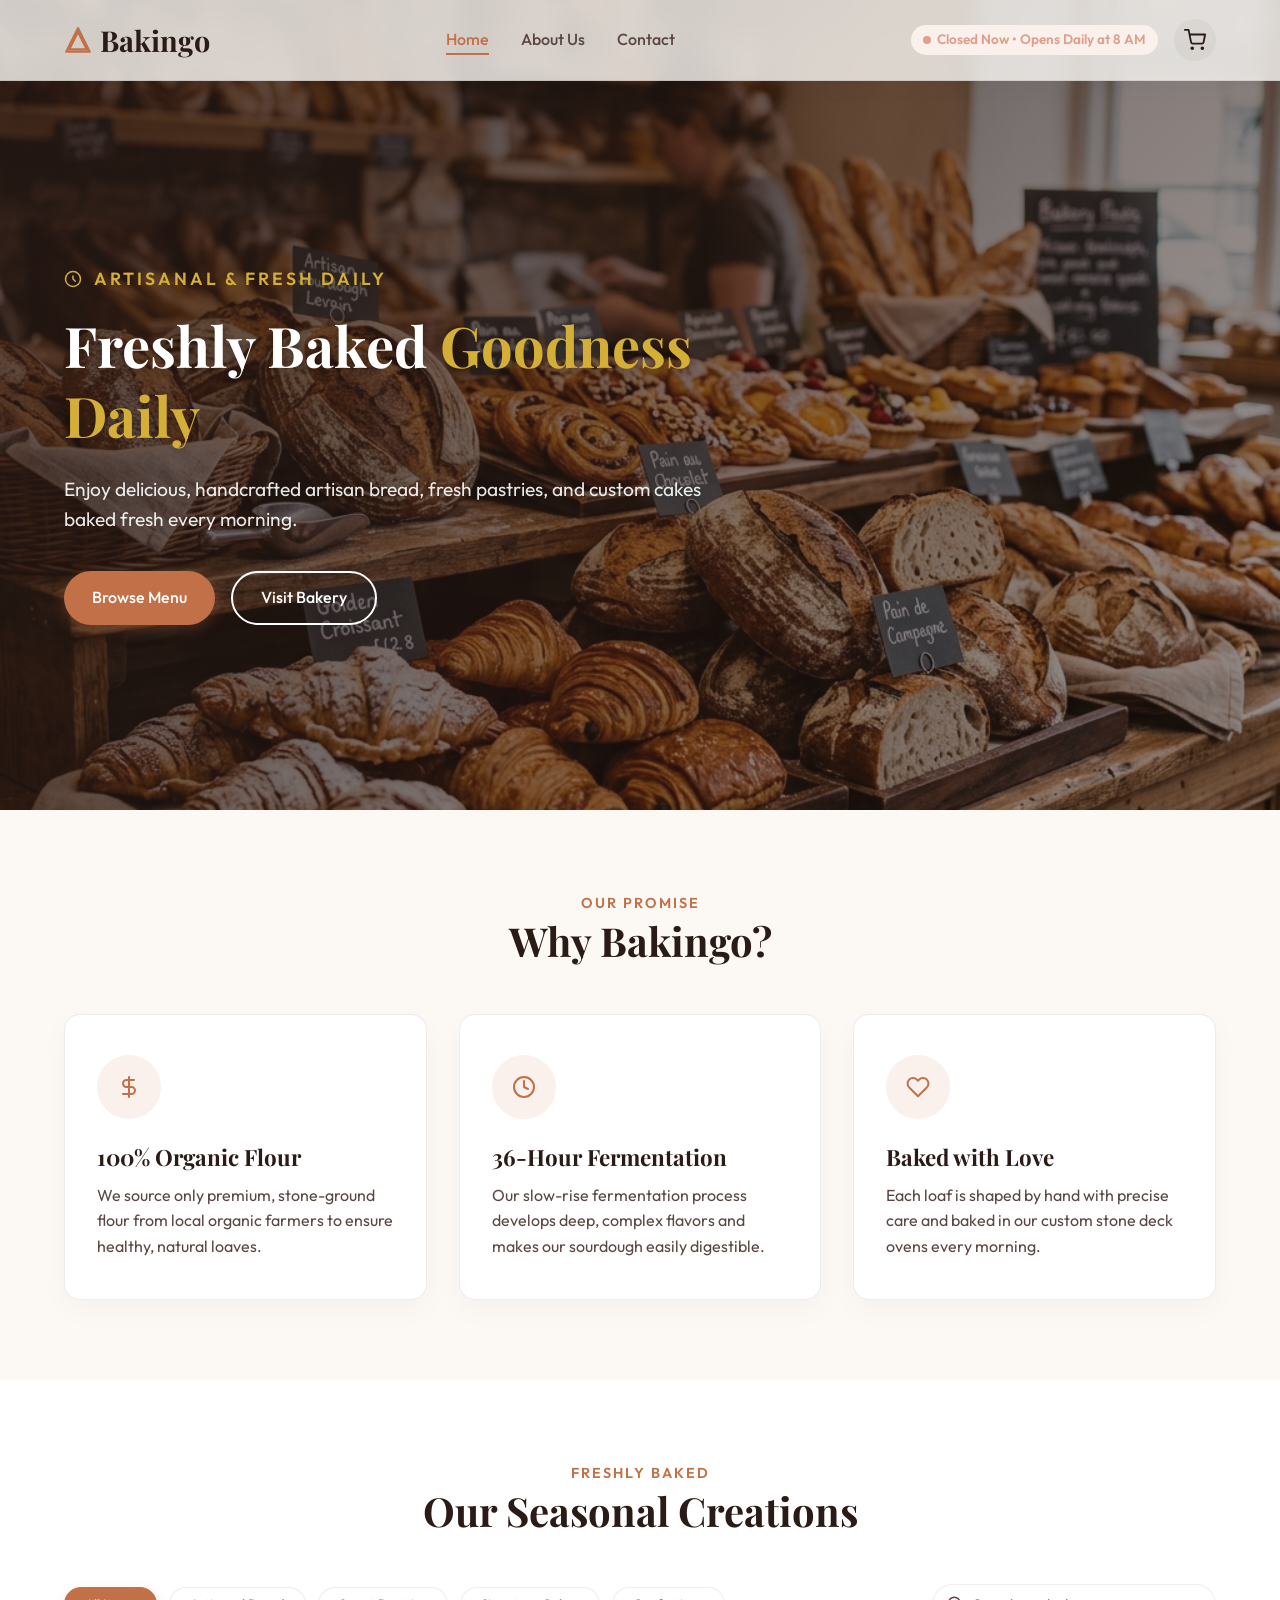
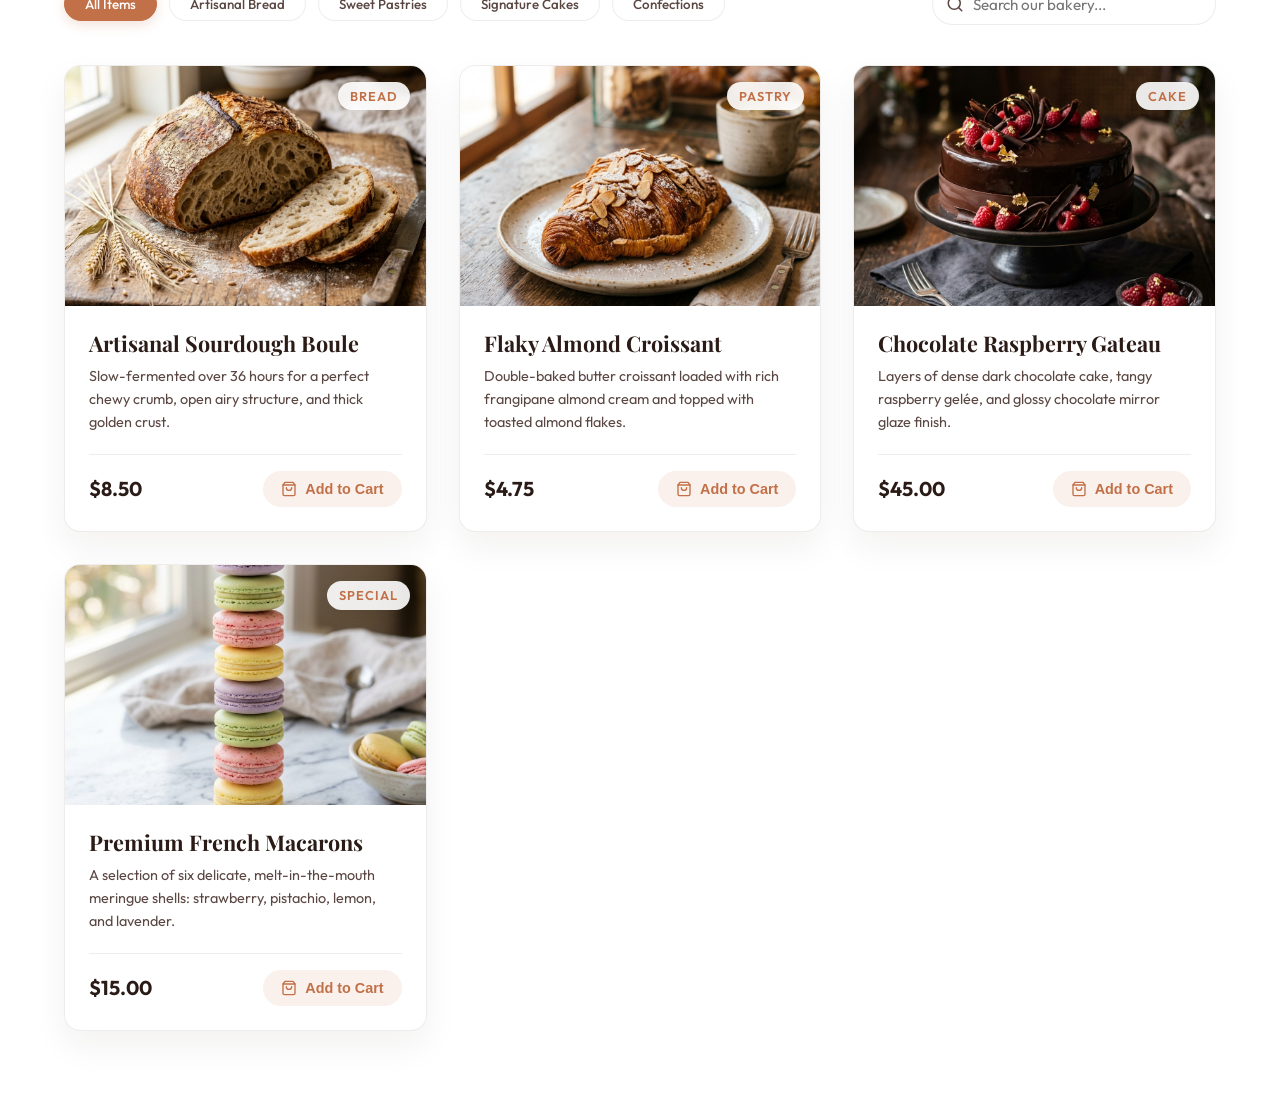
==== index.html @ 5239267a "Final Touches" ====
<!DOCTYPE html>
<html lang="en">
<head>
  <meta charset="UTF-8">
  <meta name="viewport" content="width=device-width, initial-scale=1.0">
  <meta name="description" content="Bakingo is your local bakery offering fresh artisan bread, sweet pastries, and custom cakes baked daily.">
  <title>Bakingo | Freshly Baked Delights Daily</title>
  <link rel="stylesheet" href="css/style.css">
</head>
<body>

  <!-- Header Section -->
  <header id="main-header">
    <div class="container navbar">
      <a href="index.html" class="logo" id="header-logo">
        <svg width="28" height="28" viewBox="0 0 24 24" fill="none" stroke="currentColor" stroke-width="2" stroke-linecap="round" stroke-linejoin="round" style="color: var(--color-primary);"><path d="M12 2L2 22h20L12 2z"/><path d="M12 5l7.5 15h-15L12 5z"/></svg>
        Bakingo
      </a>
      
      <nav>
        <ul class="nav-links" id="nav-menu">
          <li><a href="index.html" class="active" id="nav-home">Home</a></li>
          <li><a href="about.html" id="nav-about">About Us</a></li>
          <li><a href="contact.html" id="nav-contact">Contact</a></li>
        </ul>
      </nav>
      
      <div class="nav-actions">
        <!-- Open/Closed Badge -->
        <div id="opening-status-badge" class="badge">
          <span class="badge-dot"></span>
          <span id="opening-status-text">Checking Hours</span>
        </div>
        
        <!-- Cart Button -->
        <button id="cart-toggle-btn" class="btn-icon cart-icon-btn" aria-label="Open Shopping Cart">
          <svg width="22" height="22" viewBox="0 0 24 24" fill="none" stroke="currentColor" stroke-width="2" stroke-linecap="round" stroke-linejoin="round"><circle cx="9" cy="21" r="1"/><circle cx="20" cy="21" r="1"/><path d="M1 1h4l2.68 13.39a2 2 0 0 0 2 1.61h9.72a2 2 0 0 0 2-1.61L23 6H6"/></svg>
          <span id="cart-badge" class="cart-count">0</span>
        </button>
        
        <!-- Hamburger Menu -->
        <button id="mobile-menu-btn" class="btn-icon menu-toggle" aria-label="Toggle Menu">
          <svg width="24" height="24" viewBox="0 0 24 24" fill="none" stroke="currentColor" stroke-width="2" stroke-linecap="round" stroke-linejoin="round"><line x1="3" y1="12" x2="21" y2="12"/><line x1="3" y1="6" x2="21" y2="6"/><line x1="3" y1="18" x2="21" y2="18"/></svg>
        </button>
      </div>
    </div>
  </header>

  <!-- Hero Section -->
  <section class="hero" style="background-image: url('assets/hero.png');" id="home-hero">
    <div class="container">
      <div class="hero-content">
        <div class="hero-subtitle">
          <svg width="18" height="18" viewBox="0 0 24 24" fill="none" stroke="currentColor" stroke-width="2" stroke-linecap="round" stroke-linejoin="round"><circle cx="12" cy="12" r="10"/><path d="M12 8v4l3 3"/></svg>
          Artisanal &amp; Fresh Daily
        </div>
        <h1 id="hero-heading">Freshly Baked <span>Goodness Daily</span></h1>
        <p class="hero-description" id="hero-desc">
          Enjoy delicious, handcrafted artisan bread, fresh pastries, and custom cakes baked fresh every morning.
        </p>
        <div class="hero-buttons">
          <a href="#products-section" class="btn btn-primary" id="hero-cta-browse">Browse Menu</a>
          <a href="contact.html" class="btn btn-secondary" id="hero-cta-contact">Visit Bakery</a>
        </div>
      </div>
    </div>
  </section>

  <!-- Features / Values Section -->
  <section class="section-padding" id="features-section">
    <div class="container">
      <div class="section-title-wrap text-center">
          <span class="sub">Our Promise</span>
          <h2 id="features-title">Why Bakingo?</h2>
        </div>
      <div class="features-grid">
        <!-- Feature 1 -->
        <div class="feature-card" id="feat-organic">
          <div class="feature-icon">
            <svg width="24" height="24" viewBox="0 0 24 24" fill="none" stroke="currentColor" stroke-width="2" stroke-linecap="round" stroke-linejoin="round"><path d="M12 2v20M17 5H9.5a3.5 3.5 0 0 0 0 7h5a3.5 3.5 0 0 1 0 7H6"/></svg>
          </div>
          <h3>100% Organic Flour</h3>
          <p>We source only premium, stone-ground flour from local organic farmers to ensure healthy, natural loaves.</p>
        </div>
        <!-- Feature 2 -->
        <div class="feature-card" id="feat-fermented">
          <div class="feature-icon">
            <svg width="24" height="24" viewBox="0 0 24 24" fill="none" stroke="currentColor" stroke-width="2" stroke-linecap="round" stroke-linejoin="round"><path d="M12 22c5.523 0 10-4.477 10-10S17.523 2 12 2 2 6.477 2 12s4.477 10 10 10z"/><path d="M12 6v6l4 2"/></svg>
          </div>
          <h3>36-Hour Fermentation</h3>
          <p>Our slow-rise fermentation process develops deep, complex flavors and makes our sourdough easily digestible.</p>
        </div>
        <!-- Feature 3 -->
        <div class="feature-card" id="feat-handcrafted">
          <div class="feature-icon">
            <svg width="24" height="24" viewBox="0 0 24 24" fill="none" stroke="currentColor" stroke-width="2" stroke-linecap="round" stroke-linejoin="round"><path d="M20.84 4.61a5.5 5.5 0 0 0-7.78 0L12 5.67l-1.06-1.06a5.5 5.5 0 0 0-7.78 7.78l1.06 1.06L12 21.23l7.78-7.78 1.06-1.06a5.5 5.5 0 0 0 0-7.78z"/></svg>
          </div>
          <h3>Baked with Love</h3>
          <p>Each loaf is shaped by hand with precise care and baked in our custom stone deck ovens every morning.</p>
        </div>
      </div>
    </div>
  </section>

  <!-- Products Section -->
  <section class="section-padding" style="background-color: var(--color-white);" id="products-section">
    <div class="container">
      <div class="section-title-wrap text-center">
        <span class="sub">Freshly Baked</span>
        <h2 id="menu-title">Our Seasonal Creations</h2>
      </div>

      <!-- Controls: Category & Search -->
      <div class="products-controls" id="menu-controls">
        <div class="filter-group" id="filter-buttons">
          <button class="filter-btn active" data-category="all" id="btn-filter-all">All Items</button>
          <button class="filter-btn" data-category="bread" id="btn-filter-bread">Artisanal Bread</button>
          <button class="filter-btn" data-category="pastries" id="btn-filter-pastries">Sweet Pastries</button>
          <button class="filter-btn" data-category="cakes" id="btn-filter-cakes">Signature Cakes</button>
          <button class="filter-btn" data-category="special" id="btn-filter-special">Confections</button>
        </div>
        <div class="search-wrap">
          <svg width="18" height="18" viewBox="0 0 24 24" fill="none" stroke="currentColor" stroke-width="2" stroke-linecap="round" stroke-linejoin="round"><circle cx="11" cy="11" r="8"/><line x1="21" y1="21" x2="16.65" y2="16.65"/></svg>
          <input type="text" id="product-search" placeholder="Search our bakery..." aria-label="Search baked goods">
        </div>
      </div>

      <!-- Products Grid -->
      <div class="products-grid" id="menu-grid">
        
        <!-- Product 1 -->
        <div class="product-card" data-category="bread" id="prod-sourdough">
          <div class="product-img-container">
            <img src="assets/sourdough.png" alt="Artisanal Sourdough Boule">
            <span class="product-tag">Bread</span>
          </div>
          <div class="product-info">
            <h3>Artisanal Sourdough Boule</h3>
            <p class="product-desc">Slow-fermented over 36 hours for a perfect chewy crumb, open airy structure, and thick golden crust.</p>
            <div class="product-footer">
              <span class="product-price">$8.50</span>
              <button class="add-to-cart-btn" data-id="sourdough" data-name="Sourdough Boule" data-price="8.50" data-img="assets/sourdough.png" id="btn-add-sourdough">
                <svg width="16" height="16" viewBox="0 0 24 24" fill="none" stroke="currentColor" stroke-width="2" stroke-linecap="round" stroke-linejoin="round"><path d="M6 2L3 6v14a2 2 0 0 0 2 2h14a2 2 0 0 0 2-2V6l-3-4z"/><line x1="3" y1="6" x2="21" y2="6"/><path d="M16 10a4 4 0 0 1-8 0"/></svg>
                Add to Cart
              </button>
            </div>
          </div>
        </div>

        <!-- Product 2 -->
        <div class="product-card" data-category="pastries" id="prod-croissant">
          <div class="product-img-container">
            <img src="assets/croissant.png" alt="Flaky Almond Croissant">
            <span class="product-tag">Pastry</span>
          </div>
          <div class="product-info">
            <h3>Flaky Almond Croissant</h3>
            <p class="product-desc">Double-baked butter croissant loaded with rich frangipane almond cream and topped with toasted almond flakes.</p>
            <div class="product-footer">
              <span class="product-price">$4.75</span>
              <button class="add-to-cart-btn" data-id="croissant" data-name="Almond Croissant" data-price="4.75" data-img="assets/croissant.png" id="btn-add-croissant">
                <svg width="16" height="16" viewBox="0 0 24 24" fill="none" stroke="currentColor" stroke-width="2" stroke-linecap="round" stroke-linejoin="round"><path d="M6 2L3 6v14a2 2 0 0 0 2 2h14a2 2 0 0 0 2-2V6l-3-4z"/><line x1="3" y1="6" x2="21" y2="6"/><path d="M16 10a4 4 0 0 1-8 0"/></svg>
                Add to Cart
              </button>
            </div>
          </div>
        </div>

        <!-- Product 3 -->
        <div class="product-card" data-category="cakes" id="prod-gateau">
          <div class="product-img-container">
            <img src="assets/gateau.png" alt="Chocolate Raspberry Gateau">
            <span class="product-tag">Cake</span>
          </div>
          <div class="product-info">
            <h3>Chocolate Raspberry Gateau</h3>
            <p class="product-desc">Layers of dense dark chocolate cake, tangy raspberry gelée, and glossy chocolate mirror glaze finish.</p>
            <div class="product-footer">
              <span class="product-price">$45.00</span>
              <button class="add-to-cart-btn" data-id="gateau" data-name="Chocolate Raspberry Gateau" data-price="45.00" data-img="assets/gateau.png" id="btn-add-gateau">
                <svg width="16" height="16" viewBox="0 0 24 24" fill="none" stroke="currentColor" stroke-width="2" stroke-linecap="round" stroke-linejoin="round"><path d="M6 2L3 6v14a2 2 0 0 0 2 2h14a2 2 0 0 0 2-2V6l-3-4z"/><line x1="3" y1="6" x2="21" y2="6"/><path d="M16 10a4 4 0 0 1-8 0"/></svg>
                Add to Cart
              </button>
            </div>
          </div>
        </div>

        <!-- Product 4 -->
        <div class="product-card" data-category="special" id="prod-macarons">
          <div class="product-img-container">
            <img src="assets/macarons.png" alt="Premium French Macarons">
            <span class="product-tag">Special</span>
          </div>
          <div class="product-info">
            <h3>Premium French Macarons</h3>
            <p class="product-desc">A selection of six delicate, melt-in-the-mouth meringue shells: strawberry, pistachio, lemon, and lavender.</p>
            <div class="product-footer">
              <span class="product-price">$15.00</span>
              <button class="add-to-cart-btn" data-id="macarons" data-name="French Macarons Box" data-price="15.00" data-img="assets/macarons.png" id="btn-add-macarons">
                <svg width="16" height="16" viewBox="0 0 24 24" fill="none" stroke="currentColor" stroke-width="2" stroke-linecap="round" stroke-linejoin="round"><path d="M6 2L3 6v14a2 2 0 0 0 2 2h14a2 2 0 0 0 2-2V6l-3-4z"/><line x1="3" y1="6" x2="21" y2="6"/><path d="M16 10a4 4 0 0 1-8 0"/></svg>
                Add to Cart
              </button>
            </div>
          </div>
        </div>

      </div>
    </div>
  </section>

  <!-- Toast Notification Container -->
  <div class="toast-container" id="toast-wrapper"></div>

  <script src="js/main.js"></script>
</body>
</html>
---- css/style.css ----
@import url('https://fonts.googleapis.com/css2?family=Outfit:wght@300;400;500;600;700&family=Playfair+Display:ital,wght@0,400;0,600;0,700;1,400&display=swap');

:root {
  --color-bg: #FCF9F5;
  --color-primary: #C27047;
  --color-primary-dark: #A0542D;
  --color-gold: #D4AF37;
  --color-gold-light: #F9F3DC;
  --color-secondary: #2B1B17;
  --color-secondary-light: #5A4742;
  --color-white: #FFFFFF;
  --color-sage: #7A9E82;
  --color-sage-light: #EBF2EC;
  --color-rose: #DF9F8A;
  --color-rose-light: #FAF0EC;
  --color-border: rgba(43, 27, 23, 0.08);
  --color-overlay: rgba(43, 27, 23, 0.5);
  
  --font-heading: 'Playfair Display', serif;
  --font-body: 'Outfit', sans-serif;
  
  --border-radius-sm: 8px;
  --border-radius-md: 16px;
  --border-radius-lg: 24px;
  --border-radius-xl: 40px;
  
  --transition-smooth: none;
  --transition-fast: none;
  
  --box-shadow-soft: 0 10px 30px rgba(43, 27, 23, 0.03);
  --box-shadow-card: 0 15px 35px rgba(43, 27, 23, 0.06);
  --box-shadow-hover: 0 20px 40px rgba(43, 27, 23, 0.12);
  --box-shadow-nav: 0 4px 30px rgba(43, 27, 23, 0.03);
}

/* Base Styles */
* {
  box-sizing: border-box;
  margin: 0;
  padding: 0;
}

html {
  scroll-behavior: auto;
}

body {
  font-family: var(--font-body);
  background-color: var(--color-bg);
  color: var(--color-secondary);
  line-height: 1.6;
  overflow-x: hidden;
}

h1, h2, h3, h4 {
  font-family: var(--font-heading);
  font-weight: 700;
  line-height: 1.25;
}

a {
  color: inherit;
  text-decoration: none;
  transition: var(--transition-fast);
}

img {
  max-width: 100%;
  display: block;
}

/* Layout Utilities */
.container {
  width: 90%;
  max-width: 1200px;
  margin: 0 auto;
}

.section-padding {
  padding: 80px 0;
}

.text-center {
  text-align: center;
}

.btn {
  display: inline-flex;
  align-items: center;
  justify-content: center;
  padding: 12px 28px;
  font-weight: 500;
  font-size: 1rem;
  border-radius: var(--border-radius-xl);
  cursor: pointer;
  transition: var(--transition-smooth);
  border: none;
  font-family: var(--font-body);
}

.btn-primary {
  background-color: var(--color-primary);
  color: var(--color-white);
  box-shadow: 0 4px 15px rgba(194, 112, 71, 0.3);
}

.btn-primary:hover {
  background-color: var(--color-primary-dark);
  box-shadow: 0 6px 20px rgba(194, 112, 71, 0.4);
}

.btn-secondary {
  background-color: transparent;
  color: var(--color-secondary);
  border: 2px solid var(--color-secondary);
}

.btn-secondary:hover {
  background-color: var(--color-secondary);
  color: var(--color-white);
}

.btn-icon {
  background: none;
  border: none;
  cursor: pointer;
  display: inline-flex;
  align-items: center;
  justify-content: center;
  transition: var(--transition-fast);
}

/* Badge System */
.badge {
  display: inline-flex;
  align-items: center;
  padding: 4px 12px;
  font-size: 0.85rem;
  font-weight: 600;
  border-radius: var(--border-radius-xl);
  gap: 6px;
}

.badge-open {
  background-color: var(--color-sage-light);
  color: var(--color-sage);
}

.badge-closed {
  background-color: var(--color-rose-light);
  color: var(--color-rose);
}

.badge-dot {
  width: 8px;
  height: 8px;
  border-radius: 50%;
  background-color: currentColor;
  display: inline-block;
}

/* Open indicator pulse animation removed */

/* Header & Navbar */
header {
  position: fixed;
  top: 0;
  left: 0;
  right: 0;
  z-index: 1000;
  background-color: rgba(252, 249, 245, 0.8);
  backdrop-filter: blur(10px);
  border-bottom: 1px solid var(--color-border);
  box-shadow: var(--box-shadow-nav);
  transition: var(--transition-smooth);
}

header.scrolled {
  padding: 8px 0;
  background-color: rgba(252, 249, 245, 0.95);
}

.navbar {
  display: flex;
  justify-content: space-between;
  align-items: center;
  height: 80px;
  transition: var(--transition-smooth);
}

header.scrolled .navbar {
  height: 64px;
}

.logo {
  font-family: var(--font-heading);
  font-size: 1.8rem;
  font-weight: 700;
  color: var(--color-secondary);
  display: flex;
  align-items: center;
  gap: 8px;
}

.logo span {
  color: var(--color-primary);
}

.nav-links {
  display: flex;
  list-style: none;
  gap: 32px;
  align-items: center;
}

.nav-links a {
  font-weight: 500;
  font-size: 1rem;
  color: var(--color-secondary-light);
  position: relative;
  padding: 6px 0;
}

.nav-links a:hover,
.nav-links a.active {
  color: var(--color-primary);
}

.nav-links a::after {
  content: '';
  position: absolute;
  bottom: 0;
  left: 0;
  width: 0;
  height: 2px;
  background-color: var(--color-primary);
  transition: var(--transition-smooth);
}

.nav-links a:hover::after,
.nav-links a.active::after {
  width: 100%;
}

.nav-actions {
  display: flex;
  align-items: center;
  gap: 16px;
}

.cart-icon-btn {
  position: relative;
  padding: 10px;
  border-radius: 50%;
  background-color: rgba(43, 27, 23, 0.04);
  color: var(--color-secondary);
}

.cart-icon-btn:hover {
  background-color: rgba(43, 27, 23, 0.08);
  transform: scale(1.05);
}

.cart-count {
  position: absolute;
  top: -4px;
  right: -4px;
  background-color: var(--color-primary);
  color: var(--color-white);
  font-size: 0.75rem;
  font-weight: 700;
  width: 20px;
  height: 20px;
  border-radius: 50%;
  display: flex;
  align-items: center;
  justify-content: center;
  box-shadow: 0 2px 8px rgba(194, 112, 71, 0.4);
}

.menu-toggle {
  display: none;
  font-size: 1.5rem;
  padding: 8px;
}

/* Hero Section */
.hero {
  position: relative;
  height: 90vh;
  min-height: 600px;
  display: flex;
  align-items: center;
  background-size: cover;
  background-position: center;
  color: var(--color-white);
  padding-top: 80px; /* Offset sticky header */
}

.hero::before {
  content: '';
  position: absolute;
  top: 0;
  left: 0;
  width: 100%;
  height: 100%;
  background: linear-gradient(135deg, rgba(43, 27, 23, 0.8) 0%, rgba(43, 27, 23, 0.4) 100%);
  z-index: 1;
}

.hero .container {
  position: relative;
  z-index: 2;
}

.hero-content {
  max-width: 650px;
}

.hero-subtitle {
  font-family: var(--font-body);
  font-size: 1.1rem;
  text-transform: uppercase;
  letter-spacing: 3px;
  color: var(--color-gold);
  margin-bottom: 16px;
  font-weight: 600;
  display: flex;
  align-items: center;
  gap: 12px;
}

.hero h1 {
  font-size: 3.5rem;
  margin-bottom: 24px;
  text-shadow: 0 2px 10px rgba(0,0,0,0.3);
}

.hero h1 span {
  color: var(--color-gold);
}

.hero-description {
  font-size: 1.2rem;
  margin-bottom: 36px;
  opacity: 0.9;
  text-shadow: 0 1px 5px rgba(0,0,0,0.2);
}

.hero-buttons {
  display: flex;
  gap: 16px;
}

.hero-buttons .btn-secondary {
  border-color: var(--color-white);
  color: var(--color-white);
}

.hero-buttons .btn-secondary:hover {
  background-color: var(--color-white);
  color: var(--color-secondary);
}

/* fadeInUp animation removed */

/* Feature Showcase */
.features-grid {
  display: grid;
  grid-template-columns: repeat(auto-fit, minmax(280px, 1fr));
  gap: 32px;
  margin-top: 48px;
}

.feature-card {
  background-color: var(--color-white);
  padding: 40px 32px;
  border-radius: var(--border-radius-md);
  box-shadow: var(--box-shadow-soft);
  border: 1px solid var(--color-border);
  transition: var(--transition-smooth);
}

.feature-card:hover {
  box-shadow: var(--box-shadow-hover);
  border-color: var(--color-primary);
}

.feature-icon {
  width: 64px;
  height: 64px;
  background-color: var(--color-rose-light);
  color: var(--color-primary);
  border-radius: 50%;
  display: flex;
  align-items: center;
  justify-content: center;
  margin-bottom: 24px;
  font-size: 1.8rem;
  transition: var(--transition-smooth);
}

.feature-card:hover .feature-icon {
  background-color: var(--color-primary);
  color: var(--color-white);
}

.feature-card h3 {
  font-size: 1.4rem;
  margin-bottom: 12px;
}

.feature-card p {
  color: var(--color-secondary-light);
}

/* Products Section (Landing Page) */
.section-title-wrap {
  margin-bottom: 48px;
}

.section-title-wrap h2 {
  font-size: 2.5rem;
  margin-bottom: 12px;
}

.section-title-wrap .sub {
  color: var(--color-primary);
  font-weight: 600;
  text-transform: uppercase;
  letter-spacing: 2px;
  font-size: 0.9rem;
}

.products-controls {
  display: flex;
  justify-content: space-between;
  align-items: center;
  margin-bottom: 40px;
  flex-wrap: wrap;
  gap: 24px;
}

.filter-group {
  display: flex;
  gap: 12px;
  flex-wrap: wrap;
}

.filter-btn {
  padding: 8px 20px;
  background-color: var(--color-white);
  border: 1px solid var(--color-border);
  color: var(--color-secondary-light);
  border-radius: var(--border-radius-xl);
  cursor: pointer;
  font-weight: 500;
  transition: var(--transition-smooth);
  font-family: var(--font-body);
}

.filter-btn:hover,
.filter-btn.active {
  background-color: var(--color-primary);
  color: var(--color-white);
  border-color: var(--color-primary);
  box-shadow: 0 4px 12px rgba(194, 112, 71, 0.2);
}

.search-wrap {
  position: relative;
  min-width: 280px;
}

.search-wrap input {
  width: 100%;
  padding: 10px 16px 10px 40px;
  border-radius: var(--border-radius-xl);
  border: 1px solid var(--color-border);
  font-family: var(--font-body);
  font-size: 0.95rem;
  transition: var(--transition-smooth);
  outline: none;
  background-color: var(--color-white);
}

.search-wrap input:focus {
  border-color: var(--color-primary);
  box-shadow: 0 0 0 3px rgba(194, 112, 71, 0.1);
}

.search-wrap svg {
  position: absolute;
  left: 14px;
  top: 50%;
  transform: translateY(-50%);
  color: var(--color-secondary-light);
  width: 18px;
  height: 18px;
  pointer-events: none;
}

.products-grid {
  display: grid;
  grid-template-columns: repeat(auto-fill, minmax(270px, 1fr));
  gap: 32px;
}

.product-card {
  background-color: var(--color-white);
  border-radius: var(--color-border);
  border-radius: var(--border-radius-md);
  box-shadow: var(--box-shadow-card);
  overflow: hidden;
  border: 1px solid var(--color-border);
  transition: var(--transition-smooth);
  display: flex;
  flex-direction: column;
}

.product-card:hover {
  box-shadow: var(--box-shadow-hover);
  border-color: rgba(194, 112, 71, 0.3);
}

.product-img-container {
  height: 240px;
  overflow: hidden;
  position: relative;
}

.product-img-container img {
  width: 100%;
  height: 100%;
  object-fit: cover;
  transition: var(--transition-smooth);
}

/* product img zoom on hover removed */

.product-tag {
  position: absolute;
  top: 16px;
  right: 16px;
  background-color: rgba(255, 255, 255, 0.9);
  backdrop-filter: blur(5px);
  color: var(--color-primary);
  padding: 4px 12px;
  font-size: 0.8rem;
  font-weight: 600;
  border-radius: var(--border-radius-xl);
  text-transform: uppercase;
  letter-spacing: 1px;
  box-shadow: 0 2px 10px rgba(0,0,0,0.05);
}

.product-info {
  padding: 24px;
  display: flex;
  flex-direction: column;
  flex-grow: 1;
}

.product-info h3 {
  font-size: 1.35rem;
  margin-bottom: 8px;
  color: var(--color-secondary);
}

.product-desc {
  color: var(--color-secondary-light);
  font-size: 0.9rem;
  margin-bottom: 20px;
  flex-grow: 1;
}

.product-footer {
  display: flex;
  justify-content: space-between;
  align-items: center;
  padding-top: 16px;
  border-top: 1px solid var(--color-border);
}

.product-price {
  font-size: 1.25rem;
  font-weight: 700;
  color: var(--color-secondary);
  font-family: var(--font-body);
}

.add-to-cart-btn {
  background-color: var(--color-rose-light);
  color: var(--color-primary);
  padding: 10px 18px;
  border-radius: var(--border-radius-xl);
  font-size: 0.9rem;
  font-weight: 600;
  display: flex;
  align-items: center;
  gap: 8px;
  border: none;
  cursor: pointer;
  transition: var(--transition-smooth);
}

.add-to-cart-btn:hover {
  background-color: var(--color-primary);
  color: var(--color-white);
  box-shadow: 0 4px 12px rgba(194, 112, 71, 0.2);
}

/* About Page Styles */
.about-hero {
  background-image: linear-gradient(135deg, rgba(43, 27, 23, 0.85) 0%, rgba(43, 27, 23, 0.5) 100%), url('../assets/hero.png');
  height: 50vh;
  min-height: 350px;
  display: flex;
  align-items: center;
  justify-content: center;
  color: var(--color-white);
  text-align: center;
  background-size: cover;
  background-position: center;
}

.about-hero h1 {
  font-size: 3rem;
  margin-bottom: 12px;
}

.story-section {
  display: flex;
  align-items: center;
  gap: 64px;
}

.story-section > div {
  flex: 1;
}

.story-img-container {
  border-radius: var(--border-radius-md);
  overflow: hidden;
  box-shadow: var(--box-shadow-hover);
  position: relative;
}

.story-img-container::before {
  content: '';
  position: absolute;
  inset: 0;
  border: 12px solid rgba(255, 255, 255, 0.25);
  pointer-events: none;
  border-radius: var(--border-radius-md);
}

.story-text h3 {
  font-size: 2rem;
  margin-bottom: 20px;
  color: var(--color-primary);
}

.story-text p {
  margin-bottom: 16px;
  color: var(--color-secondary-light);
}

.philosophy-grid {
  display: grid;
  grid-template-columns: repeat(3, 1fr);
  gap: 32px;
  margin-top: 48px;
}

.philosophy-card {
  background-color: var(--color-white);
  padding: 40px;
  border-radius: var(--border-radius-md);
  border: 1px solid var(--color-border);
  text-align: center;
  transition: var(--transition-smooth);
}

.philosophy-card:hover {
  box-shadow: var(--box-shadow-card);
}

.philosophy-number {
  font-family: var(--font-heading);
  font-size: 3rem;
  font-weight: 700;
  color: var(--color-gold);
  line-height: 1;
  margin-bottom: 16px;
}

.philosophy-card h4 {
  font-size: 1.25rem;
  margin-bottom: 12px;
}

.philosophy-card p {
  color: var(--color-secondary-light);
  font-size: 0.95rem;
}

/* Meet the Bakers Section */
.team-grid {
  display: grid;
  grid-template-columns: repeat(auto-fit, minmax(280px, 1fr));
  gap: 32px;
  margin-top: 48px;
}

.team-card {
  background-color: var(--color-white);
  border-radius: var(--border-radius-md);
  overflow: hidden;
  box-shadow: var(--box-shadow-card);
  text-align: center;
  border: 1px solid var(--color-border);
  transition: var(--transition-smooth);
}

.team-card:hover {
  box-shadow: var(--box-shadow-hover);
}

.team-img-wrap {
  height: 320px;
  overflow: hidden;
}

.team-img-wrap img {
  width: 100%;
  height: 100%;
  object-fit: cover;
  transition: var(--transition-smooth);
}

/* team img zoom on hover removed */

.team-info {
  padding: 24px;
}

.team-info h4 {
  font-size: 1.25rem;
  margin-bottom: 4px;
}

.team-role {
  color: var(--color-primary);
  font-size: 0.85rem;
  font-weight: 600;
  text-transform: uppercase;
  letter-spacing: 1px;
  margin-bottom: 12px;
}

.team-desc {
  color: var(--color-secondary-light);
  font-size: 0.9rem;
}

/* Contact Page Styles */
.contact-hero {
  background-image: linear-gradient(135deg, rgba(43, 27, 23, 0.85) 0%, rgba(43, 27, 23, 0.5) 100%), url('../assets/hero.png');
  height: 50vh;
  min-height: 350px;
  display: flex;
  align-items: center;
  justify-content: center;
  color: var(--color-white);
  text-align: center;
  background-size: cover;
  background-position: center;
}

.contact-hero h1 {
  font-size: 3rem;
  margin-bottom: 12px;
}

.contact-wrapper {
  display: grid;
  grid-template-columns: 1fr 1.2fr;
  gap: 64px;
  align-items: start;
}

.contact-info-block {
  display: flex;
  flex-direction: column;
  gap: 32px;
}

.contact-card {
  background-color: var(--color-white);
  padding: 32px;
  border-radius: var(--border-radius-md);
  box-shadow: var(--box-shadow-soft);
  border: 1px solid var(--color-border);
}

.contact-card h3 {
  font-size: 1.5rem;
  margin-bottom: 20px;
  border-bottom: 2px solid var(--color-gold-light);
  padding-bottom: 10px;
  color: var(--color-secondary);
}

.info-item {
  display: flex;
  align-items: flex-start;
  gap: 16px;
  margin-bottom: 20px;
}

.info-item:last-child {
  margin-bottom: 0;
}

.info-icon {
  width: 40px;
  height: 40px;
  border-radius: 50%;
  background-color: var(--color-rose-light);
  color: var(--color-primary);
  display: flex;
  align-items: center;
  justify-content: center;
  flex-shrink: 0;
}

.info-details h4 {
  font-size: 1rem;
  margin-bottom: 4px;
}

.info-details p,
.info-details a {
  color: var(--color-secondary-light);
  font-size: 0.95rem;
}

/* Opening Hours Table */
.hours-table {
  width: 100%;
  border-collapse: collapse;
  margin-top: 10px;
}

.hours-table td {
  padding: 10px 0;
  border-bottom: 1px dashed var(--color-border);
  font-size: 0.95rem;
}

.hours-table tr:last-child td {
  border-bottom: none;
}

.hours-table td.day {
  font-weight: 500;
}

.hours-table td.time {
  text-align: right;
  color: var(--color-secondary-light);
}

.hours-table tr.current-day {
  color: var(--color-primary);
  font-weight: 600;
}

/* Contact Form with Floating Labels */
.contact-form-card {
  background-color: var(--color-white);
  padding: 48px;
  border-radius: var(--border-radius-md);
  box-shadow: var(--box-shadow-card);
  border: 1px solid var(--color-border);
}

.contact-form-card h3 {
  font-size: 1.8rem;
  margin-bottom: 12px;
}

.contact-form-card p {
  color: var(--color-secondary-light);
  margin-bottom: 32px;
  font-size: 0.95rem;
}

.form-group {
  position: relative;
  margin-bottom: 24px;
}

.form-input {
  width: 100%;
  padding: 16px;
  border-radius: var(--border-radius-sm);
  border: 1px solid var(--color-border);
  background: var(--color-bg);
  outline: none;
  font-family: var(--font-body);
  font-size: 1rem;
  transition: var(--transition-smooth);
  color: var(--color-secondary);
}

.form-input:focus {
  border-color: var(--color-primary);
  background: var(--color-white);
  box-shadow: 0 0 0 3px rgba(194, 112, 71, 0.08);
}

.form-label {
  position: absolute;
  left: 16px;
  top: 50%;
  transform: translateY(-50%);
  background-color: transparent;
  padding: 0 4px;
  color: var(--color-secondary-light);
  transition: var(--transition-smooth);
  pointer-events: none;
  font-size: 1rem;
}

/* Floating Label Animation */
.form-input:focus ~ .form-label,
.form-input:not(:placeholder-shown) ~ .form-label {
  top: 0;
  font-size: 0.8rem;
  font-weight: 600;
  color: var(--color-primary);
  background-color: var(--color-white);
}

textarea.form-input {
  min-height: 120px;
  resize: vertical;
}

textarea.form-input ~ .form-label {
  top: 24px;
}

textarea.form-input:focus ~ .form-label,
textarea.form-input:not(:placeholder-shown) ~ .form-label {
  top: 0;
}

.form-error-msg {
  font-size: 0.8rem;
  color: var(--color-rose);
  margin-top: 4px;
  display: none;
  font-weight: 500;
}

.form-group.has-error .form-input {
  border-color: var(--color-rose);
  background-color: var(--color-rose-light);
}

.form-group.has-error .form-error-msg {
  display: block;
}

.form-group.has-error .form-label {
  color: var(--color-rose);
}

/* Map Mock Container */
.map-container {
  height: 250px;
  background-color: var(--color-white);
  border: 1px solid var(--color-border);
  border-radius: var(--border-radius-md);
  overflow: hidden;
  box-shadow: var(--box-shadow-soft);
  position: relative;
  display: flex;
  align-items: center;
  justify-content: center;
}

.map-placeholder {
  width: 100%;
  height: 100%;
  background: radial-gradient(circle at 70% 30%, #f4ebd9 20%, #eae0cd 60%, #ded2bd 100%);
  position: relative;
}

.map-road {
  position: absolute;
  background-color: #ffffff;
}
.map-road.r1 { top: 40%; left: 0; width: 100%; height: 20px; transform: rotate(-5deg); }
.map-road.r2 { top: 0; left: 60%; width: 25px; height: 100%; transform: rotate(10deg); }

.map-pin {
  position: absolute;
  top: 42%;
  left: 60%;
  transform: translate(-50%, -100%);
  text-align: center;
}

.map-pin-circle {
  width: 32px;
  height: 32px;
  background-color: var(--color-primary);
  border-radius: 50% 50% 50% 0;
  transform: rotate(-45deg);
  display: flex;
  align-items: center;
  justify-content: center;
  box-shadow: 0 4px 10px rgba(0,0,0,0.15);
}

.map-pin-circle::after {
  content: '';
  width: 12px;
  height: 12px;
  background-color: var(--color-white);
  border-radius: 50%;
}

.map-label {
  background-color: var(--color-secondary);
  color: var(--color-white);
  padding: 4px 10px;
  border-radius: var(--border-radius-sm);
  font-size: 0.75rem;
  font-weight: 600;
  white-space: nowrap;
  margin-top: 6px;
  box-shadow: 0 2px 8px rgba(0,0,0,0.2);
}

/* Shopping Cart Drawer */
.cart-drawer-overlay {
  position: fixed;
  inset: 0;
  background-color: var(--color-overlay);
  z-index: 2000;
  opacity: 0;
  pointer-events: none;
  transition: none;
}

.cart-drawer-overlay.open {
  opacity: 1;
  pointer-events: auto;
}

.cart-drawer {
  position: fixed;
  top: 0;
  right: 0;
  bottom: 0;
  width: 100%;
  max-width: 440px;
  background-color: var(--color-bg);
  z-index: 2001;
  box-shadow: -10px 0 40px rgba(0,0,0,0.15);
  transform: translateX(100%);
  transition: none;
  display: flex;
  flex-direction: column;
}

.cart-drawer.open {
  transform: translateX(0);
}

.cart-header {
  padding: 24px;
  border-bottom: 1px solid var(--color-border);
  display: flex;
  justify-content: space-between;
  align-items: center;
  background-color: var(--color-white);
}

.cart-header h3 {
  font-size: 1.5rem;
  display: flex;
  align-items: center;
  gap: 10px;
}

.close-cart-btn {
  font-size: 1.5rem;
  color: var(--color-secondary-light);
  padding: 8px;
}

.close-cart-btn:hover {
  color: var(--color-primary);
}

.cart-items-container {
  flex-grow: 1;
  overflow-y: auto;
  padding: 24px;
  display: flex;
  flex-direction: column;
  gap: 20px;
}

.cart-empty-state {
  text-align: center;
  padding: 40px 0;
  color: var(--color-secondary-light);
  margin-auto: auto;
}

.cart-empty-state svg {
  width: 64px;
  height: 64px;
  margin-bottom: 16px;
  opacity: 0.4;
  color: var(--color-secondary);
}

.cart-item {
  display: flex;
  gap: 16px;
  align-items: center;
  padding-bottom: 20px;
  border-bottom: 1px solid var(--color-border);
}

.cart-item-img {
  width: 70px;
  height: 70px;
  border-radius: var(--border-radius-sm);
  object-fit: cover;
  border: 1px solid var(--color-border);
}

.cart-item-details {
  flex-grow: 1;
}

.cart-item-name {
  font-family: var(--font-heading);
  font-size: 1.1rem;
  font-weight: 600;
  margin-bottom: 4px;
}

.cart-item-price {
  color: var(--color-primary);
  font-weight: 600;
  font-size: 0.95rem;
}

.cart-item-actions {
  display: flex;
  align-items: center;
  justify-content: space-between;
  margin-top: 8px;
}

.quantity-control {
  display: flex;
  align-items: center;
  border: 1px solid var(--color-border);
  border-radius: var(--border-radius-xl);
  overflow: hidden;
  background-color: var(--color-white);
}

.qty-btn {
  background: none;
  border: none;
  width: 28px;
  height: 28px;
  cursor: pointer;
  display: flex;
  align-items: center;
  justify-content: center;
  font-size: 1rem;
  font-weight: bold;
  transition: var(--transition-fast);
}

.qty-btn:hover {
  background-color: var(--color-bg);
  color: var(--color-primary);
}

.qty-val {
  width: 32px;
  text-align: center;
  font-size: 0.9rem;
  font-weight: 600;
}

.remove-item-btn {
  color: var(--color-rose);
  padding: 6px;
  font-size: 0.9rem;
}

.remove-item-btn:hover {
  color: #C0392B;
}

.cart-footer {
  padding: 24px;
  border-top: 1px solid var(--color-border);
  background-color: var(--color-white);
}

.cart-summary-row {
  display: flex;
  justify-content: space-between;
  font-size: 1rem;
  margin-bottom: 12px;
  color: var(--color-secondary-light);
}

.cart-summary-row.total {
  font-size: 1.3rem;
  font-weight: 700;
  color: var(--color-secondary);
  border-top: 1px solid var(--color-border);
  padding-top: 12px;
  margin-bottom: 24px;
}

.checkout-btn {
  width: 100%;
}

/* Testimonials */
.testimonials-section {
  background-color: var(--color-gold-light);
}

.testimonials-grid {
  display: grid;
  grid-template-columns: repeat(auto-fit, minmax(320px, 1fr));
  gap: 32px;
  margin-top: 48px;
}

.testimonial-card {
  background-color: var(--color-white);
  padding: 40px;
  border-radius: var(--border-radius-md);
  box-shadow: var(--box-shadow-soft);
  position: relative;
  display: flex;
  flex-direction: column;
}

.testimonial-card::before {
  content: '“';
  position: absolute;
  top: 20px;
  left: 24px;
  font-family: var(--font-heading);
  font-size: 6rem;
  color: rgba(212, 175, 55, 0.15);
  line-height: 1;
}

.testimonial-text {
  color: var(--color-secondary-light);
  font-style: italic;
  font-size: 1.05rem;
  margin-bottom: 24px;
  position: relative;
  z-index: 1;
  flex-grow: 1;
}

.testimonial-author {
  display: flex;
  align-items: center;
  gap: 16px;
}

.author-avatar {
  width: 48px;
  height: 48px;
  border-radius: 50%;
  background-color: var(--color-primary);
  color: var(--color-white);
  display: flex;
  align-items: center;
  justify-content: center;
  font-weight: bold;
  font-size: 1.1rem;
  box-shadow: 0 4px 10px rgba(0,0,0,0.05);
}

.author-info h5 {
  font-size: 1rem;
  font-weight: 600;
}

.author-stars {
  color: var(--color-gold);
  font-size: 0.8rem;
  margin-top: 2px;
}

/* Toast Notifications */
.toast-container {
  position: fixed;
  bottom: 24px;
  right: 24px;
  z-index: 3000;
  display: flex;
  flex-direction: column;
  gap: 12px;
}

.toast {
  background-color: var(--color-secondary);
  color: var(--color-white);
  padding: 16px 24px;
  border-radius: var(--border-radius-md);
  box-shadow: 0 10px 30px rgba(0,0,0,0.15);
  display: flex;
  align-items: center;
  gap: 12px;
  min-width: 300px;
  max-width: 400px;
  border-left: 4px solid var(--color-primary);
}

.toast.toast-success {
  border-left-color: var(--color-sage);
}

.toast.toast-error {
  border-left-color: var(--color-rose);
}

/* slideInToast keyframes removed */

.toast-msg {
  font-size: 0.95rem;
  font-weight: 500;
  flex-grow: 1;
}

.toast-close {
  background: none;
  border: none;
  color: rgba(255,255,255,0.6);
  cursor: pointer;
  font-size: 1rem;
}

.toast-close:hover {
  color: var(--color-white);
}

/* Footer Section */
footer {
  background-color: var(--color-secondary);
  color: var(--color-white);
  padding: 80px 0 40px;
  font-size: 0.95rem;
}

.footer-grid {
  display: grid;
  grid-template-columns: 1.5fr 1fr 1fr 1.5fr;
  gap: 48px;
  margin-bottom: 60px;
}

.footer-brand .logo {
  color: var(--color-white);
  margin-bottom: 20px;
}

.footer-brand p {
  color: rgba(255, 255, 255, 0.7);
  margin-bottom: 24px;
  max-width: 280px;
}

.footer-socials {
  display: flex;
  gap: 12px;
}

.social-link {
  width: 40px;
  height: 40px;
  border-radius: 50%;
  background-color: rgba(255,255,255,0.06);
  display: flex;
  align-items: center;
  justify-content: center;
  transition: var(--transition-smooth);
}

.social-link:hover {
  background-color: var(--color-primary);
  color: var(--color-white);
}

.footer-heading {
  font-size: 1.2rem;
  margin-bottom: 24px;
  position: relative;
  padding-bottom: 8px;
}

.footer-heading::after {
  content: '';
  position: absolute;
  bottom: 0;
  left: 0;
  width: 32px;
  height: 2px;
  background-color: var(--color-primary);
}

.footer-links {
  list-style: none;
  display: flex;
  flex-direction: column;
  gap: 12px;
}

.footer-links a {
  color: rgba(255, 255, 255, 0.7);
}

.footer-links a:hover {
  color: var(--color-primary);
}

.footer-newsletter p {
  color: rgba(255, 255, 255, 0.7);
  margin-bottom: 20px;
}

.newsletter-form {
  display: flex;
  gap: 8px;
}

.newsletter-form input {
  flex-grow: 1;
  padding: 12px 16px;
  border-radius: var(--border-radius-xl);
  border: 1px solid rgba(255,255,255,0.1);
  background-color: rgba(255,255,255,0.05);
  color: var(--color-white);
  outline: none;
  font-family: var(--font-body);
}

.newsletter-form input:focus {
  border-color: var(--color-primary);
}

.newsletter-form .btn {
  padding: 0 24px;
}

.footer-bottom {
  border-top: 1px solid rgba(255, 255, 255, 0.08);
  padding-top: 40px;
  display: flex;
  justify-content: space-between;
  color: rgba(255, 255, 255, 0.5);
  font-size: 0.85rem;
  flex-wrap: wrap;
  gap: 20px;
}

.footer-bottom-links {
  display: flex;
  gap: 24px;
}

/* Mobile Responsiveness */
@media (max-width: 992px) {
  .footer-grid {
    grid-template-columns: repeat(2, 1fr);
    gap: 40px;
  }
  .story-section {
    flex-direction: column;
    gap: 40px;
  }
  .contact-wrapper {
    grid-template-columns: 1fr;
    gap: 48px;
  }
  .philosophy-grid {
    grid-template-columns: 1fr;
    gap: 24px;
  }
}

@media (max-width: 768px) {
  .menu-toggle {
    display: inline-flex;
  }
  
  .nav-links {
    position: fixed;
    top: 80px;
    left: 0;
    right: 0;
    background-color: var(--color-bg);
    border-bottom: 1px solid var(--color-border);
    flex-direction: column;
    padding: 32px 0;
    gap: 24px;
    box-shadow: 0 10px 20px rgba(0,0,0,0.05);
    transform: translateY(-150%);
    opacity: 0;
    pointer-events: none;
    transition: var(--transition-smooth);
    z-index: 99;
  }
  
  .nav-links.open {
    transform: translateY(0);
    opacity: 1;
    pointer-events: auto;
  }
  
  header.scrolled .nav-links {
    top: 64px;
  }
  
  .hero {
    height: auto;
    padding: 140px 0 80px;
  }
  
  .hero h1 {
    font-size: 2.5rem;
  }
  
  .products-controls {
    flex-direction: column;
    align-items: stretch;
  }
  
  .search-wrap {
    width: 100%;
  }
  
  .footer-grid {
    grid-template-columns: 1fr;
    gap: 32px;
  }
}
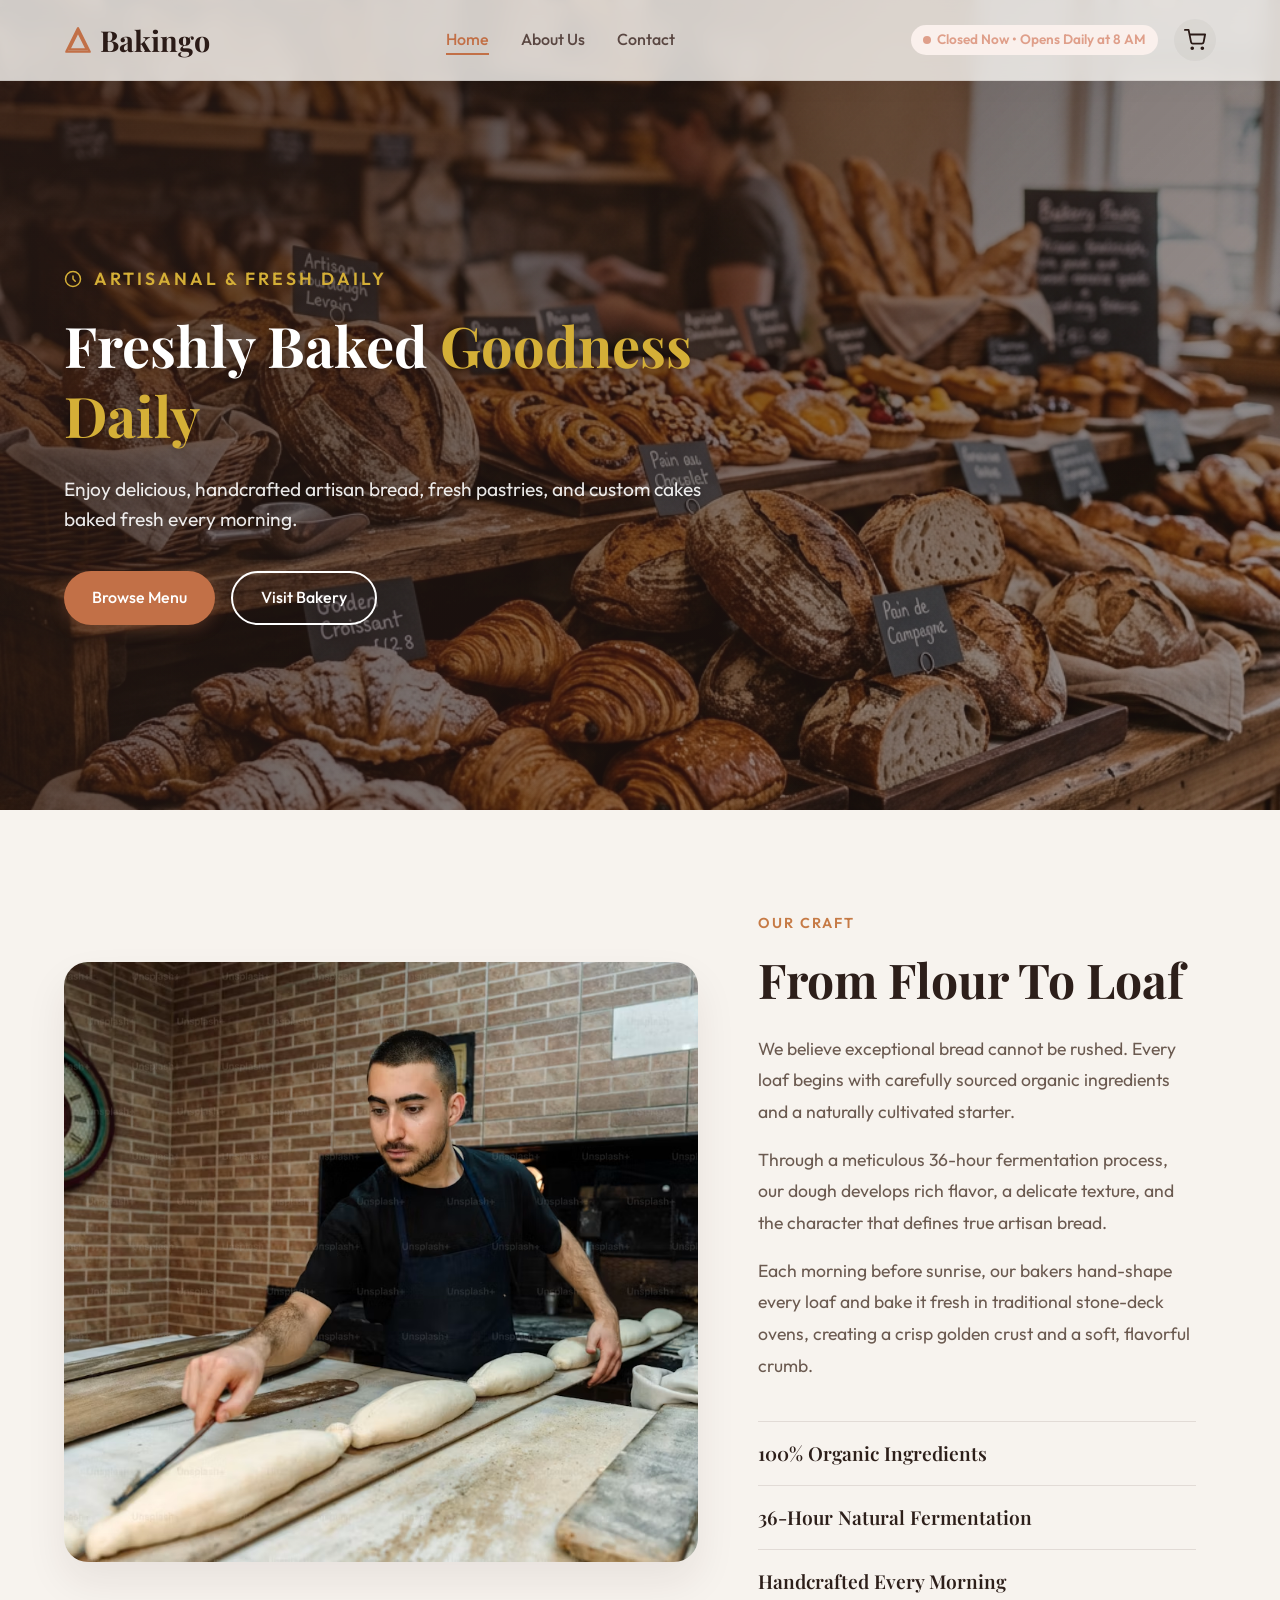
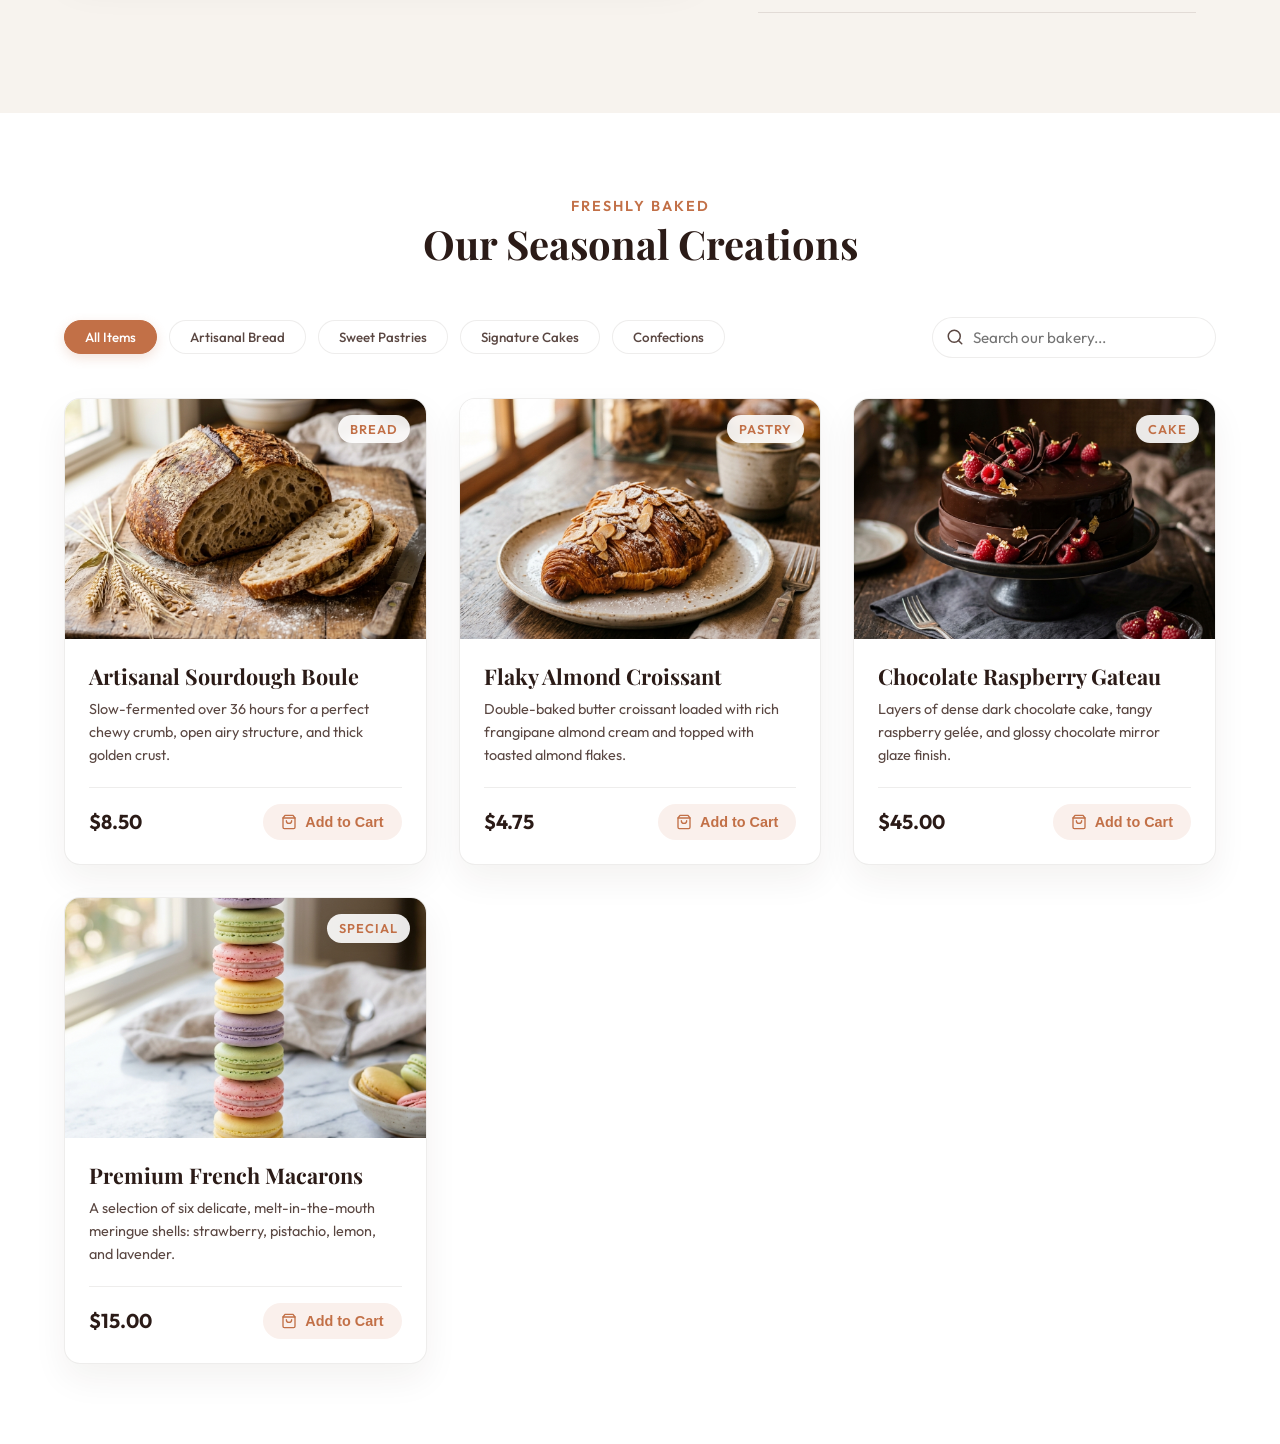
==== commit 7790748a: "feat: redesign home and about pages with bakery storytelling experience" ====
--- a/index.html
+++ b/index.html
@@ -66,37 +66,37 @@
     </div>
   </section>
 
-  <!-- Features / Values Section -->
-  <section class="section-padding" id="features-section">
+  <!-- Artisan Storytelling Section -->
+  <section class="section-padding artisan-story-section" id="story-section">
     <div class="container">
-      <div class="section-title-wrap text-center">
-          <span class="sub">Our Promise</span>
-          <h2 id="features-title">Why Bakingo?</h2>
-        </div>
-      <div class="features-grid">
-        <!-- Feature 1 -->
-        <div class="feature-card" id="feat-organic">
-          <div class="feature-icon">
-            <svg width="24" height="24" viewBox="0 0 24 24" fill="none" stroke="currentColor" stroke-width="2" stroke-linecap="round" stroke-linejoin="round"><path d="M12 2v20M17 5H9.5a3.5 3.5 0 0 0 0 7h5a3.5 3.5 0 0 1 0 7H6"/></svg>
-          </div>
-          <h3>100% Organic Flour</h3>
-          <p>We source only premium, stone-ground flour from local organic farmers to ensure healthy, natural loaves.</p>
-        </div>
-        <!-- Feature 2 -->
-        <div class="feature-card" id="feat-fermented">
-          <div class="feature-icon">
-            <svg width="24" height="24" viewBox="0 0 24 24" fill="none" stroke="currentColor" stroke-width="2" stroke-linecap="round" stroke-linejoin="round"><path d="M12 22c5.523 0 10-4.477 10-10S17.523 2 12 2 2 6.477 2 12s4.477 10 10 10z"/><path d="M12 6v6l4 2"/></svg>
-          </div>
-          <h3>36-Hour Fermentation</h3>
-          <p>Our slow-rise fermentation process develops deep, complex flavors and makes our sourdough easily digestible.</p>
-        </div>
-        <!-- Feature 3 -->
-        <div class="feature-card" id="feat-handcrafted">
-          <div class="feature-icon">
-            <svg width="24" height="24" viewBox="0 0 24 24" fill="none" stroke="currentColor" stroke-width="2" stroke-linecap="round" stroke-linejoin="round"><path d="M20.84 4.61a5.5 5.5 0 0 0-7.78 0L12 5.67l-1.06-1.06a5.5 5.5 0 0 0-7.78 7.78l1.06 1.06L12 21.23l7.78-7.78 1.06-1.06a5.5 5.5 0 0 0 0-7.78z"/></svg>
-          </div>
-          <h3>Baked with Love</h3>
-          <p>Each loaf is shaped by hand with precise care and baked in our custom stone deck ovens every morning.</p>
+      <div class="artisan-story-grid fade-in-up">
+        <!-- Left Side: Image -->
+        <div class="artisan-image-wrapper">
+          <img src="assets/Artisanbakershapingdough.png" alt="Baker shaping dough by hand" class="artisan-image">
+        </div>
+        
+        <!-- Right Side: Content -->
+        <div class="artisan-content">
+          <span class="artisan-eyebrow">OUR CRAFT</span>
+          <h2 class="artisan-heading">From Flour To Loaf</h2>
+          
+          <div class="artisan-body">
+            <p>We believe exceptional bread cannot be rushed. Every loaf begins with carefully sourced organic ingredients and a naturally cultivated starter.</p>
+            <p>Through a meticulous 36-hour fermentation process, our dough develops rich flavor, a delicate texture, and the character that defines true artisan bread.</p>
+            <p>Each morning before sunrise, our bakers hand-shape every loaf and bake it fresh in traditional stone-deck ovens, creating a crisp golden crust and a soft, flavorful crumb.</p>
+          </div>
+          
+          <div class="artisan-highlights">
+            <div class="highlight-item">
+              <span class="highlight-text">100% Organic Ingredients</span>
+            </div>
+            <div class="highlight-item">
+              <span class="highlight-text">36-Hour Natural Fermentation</span>
+            </div>
+            <div class="highlight-item">
+              <span class="highlight-text">Handcrafted Every Morning</span>
+            </div>
+          </div>
         </div>
       </div>
     </div>
--- a/css/style.css
+++ b/css/style.css
@@ -364,54 +364,117 @@
 
 /* fadeInUp animation removed */
 
-/* Feature Showcase */
-.features-grid {
+/* Artisan Story Section */
+.artisan-story-section {
+  background-color: #F7F3EE;
+  padding: 100px 0;
+}
+
+.artisan-story-grid {
   display: grid;
-  grid-template-columns: repeat(auto-fit, minmax(280px, 1fr));
-  gap: 32px;
-  margin-top: 48px;
-}
-
-.feature-card {
-  background-color: var(--color-white);
-  padding: 40px 32px;
-  border-radius: var(--border-radius-md);
-  box-shadow: var(--box-shadow-soft);
-  border: 1px solid var(--color-border);
-  transition: var(--transition-smooth);
-}
-
-.feature-card:hover {
-  box-shadow: var(--box-shadow-hover);
-  border-color: var(--color-primary);
-}
-
-.feature-icon {
-  width: 64px;
-  height: 64px;
-  background-color: var(--color-rose-light);
-  color: var(--color-primary);
-  border-radius: 50%;
-  display: flex;
-  align-items: center;
-  justify-content: center;
+  grid-template-columns: 55% 1fr;
+  gap: 60px;
+  align-items: center;
+}
+
+.artisan-image-wrapper {
+  width: 100%;
+}
+
+.artisan-image {
+  width: 100%;
+  height: 600px;
+  object-fit: cover;
+  border-radius: 24px;
+  box-shadow: 0 20px 40px rgba(45, 31, 26, 0.08);
+}
+
+.artisan-content {
+  padding-right: 20px;
+}
+
+.artisan-eyebrow {
+  display: inline-block;
+  font-family: var(--font-body);
+  font-weight: 600;
+  font-size: 0.9rem;
+  letter-spacing: 2px;
+  color: #C67A45;
+  text-transform: uppercase;
+  margin-bottom: 16px;
+}
+
+.artisan-heading {
+  font-family: var(--font-heading);
+  font-size: 3rem;
+  color: #2D1F1A;
   margin-bottom: 24px;
-  font-size: 1.8rem;
-  transition: var(--transition-smooth);
-}
-
-.feature-card:hover .feature-icon {
-  background-color: var(--color-primary);
-  color: var(--color-white);
-}
-
-.feature-card h3 {
-  font-size: 1.4rem;
-  margin-bottom: 12px;
-}
-
-.feature-card p {
-  color: var(--color-secondary-light);
+  line-height: 1.2;
+}
+
+.artisan-body {
+  margin-bottom: 40px;
+}
+
+.artisan-body p {
+  color: #6B5A50;
+  font-size: 1.1rem;
+  line-height: 1.8;
+  margin-bottom: 16px;
+}
+
+.artisan-body p:last-child {
+  margin-bottom: 0;
+}
+
+.artisan-highlights {
+  display: flex;
+  flex-direction: column;
+}
+
+.highlight-item {
+  padding: 16px 0;
+  border-bottom: 1px solid rgba(107, 90, 80, 0.15);
+}
+
+.highlight-item:first-child {
+  border-top: 1px solid rgba(107, 90, 80, 0.15);
+}
+
+.highlight-text {
+  font-family: var(--font-heading);
+  font-size: 1.2rem;
+  color: #2D1F1A;
+  font-weight: 600;
+}
+
+/* Animations */
+.fade-in-up {
+  opacity: 0;
+  transform: translateY(30px);
+  animation: fadeInUp 1s ease forwards;
+}
+
+@keyframes fadeInUp {
+  to {
+    opacity: 1;
+    transform: translateY(0);
+  }
+}
+
+@media (max-width: 992px) {
+  .artisan-story-grid {
+    grid-template-columns: 1fr;
+    gap: 40px;
+  }
+  
+  .artisan-image {
+    height: 400px;
+  }
+  
+  .artisan-heading {
+    font-size: 2.5rem;
+  }
 }
 
 /* Products Section (Landing Page) */
@@ -675,34 +738,47 @@
 
 .philosophy-card {
   background-color: var(--color-white);
-  padding: 40px;
-  border-radius: var(--border-radius-md);
-  border: 1px solid var(--color-border);
-  text-align: center;
+  border-radius: var(--border-radius-lg);
+  overflow: hidden;
   transition: var(--transition-smooth);
+  display: flex;
+  flex-direction: column;
 }
 
 .philosophy-card:hover {
-  box-shadow: var(--box-shadow-card);
-}
-
-.philosophy-number {
-  font-family: var(--font-heading);
-  font-size: 3rem;
-  font-weight: 700;
-  color: var(--color-gold);
-  line-height: 1;
-  margin-bottom: 16px;
-}
-
-.philosophy-card h4 {
-  font-size: 1.25rem;
+  transform: translateY(-5px);
+  box-shadow: var(--box-shadow-hover);
+}
+
+.philosophy-img-wrap {
+  width: 100%;
+  aspect-ratio: 4 / 3;
+  overflow: hidden;
+}
+
+.philosophy-img-wrap img {
+  width: 100%;
+  height: 100%;
+  object-fit: cover;
+  transition: var(--transition-smooth);
+}
+
+.philosophy-content {
+  padding: 24px 0;
+  text-align: left;
+  flex-grow: 1;
+}
+
+.philosophy-content h4 {
+  font-size: 1.5rem;
   margin-bottom: 12px;
-}
-
-.philosophy-card p {
+  color: var(--color-secondary);
+}
+
+.philosophy-content p {
   color: var(--color-secondary-light);
-  font-size: 0.95rem;
+  font-size: 1.05rem;
+  line-height: 1.6;
 }
 
 /* Meet the Bakers Section */
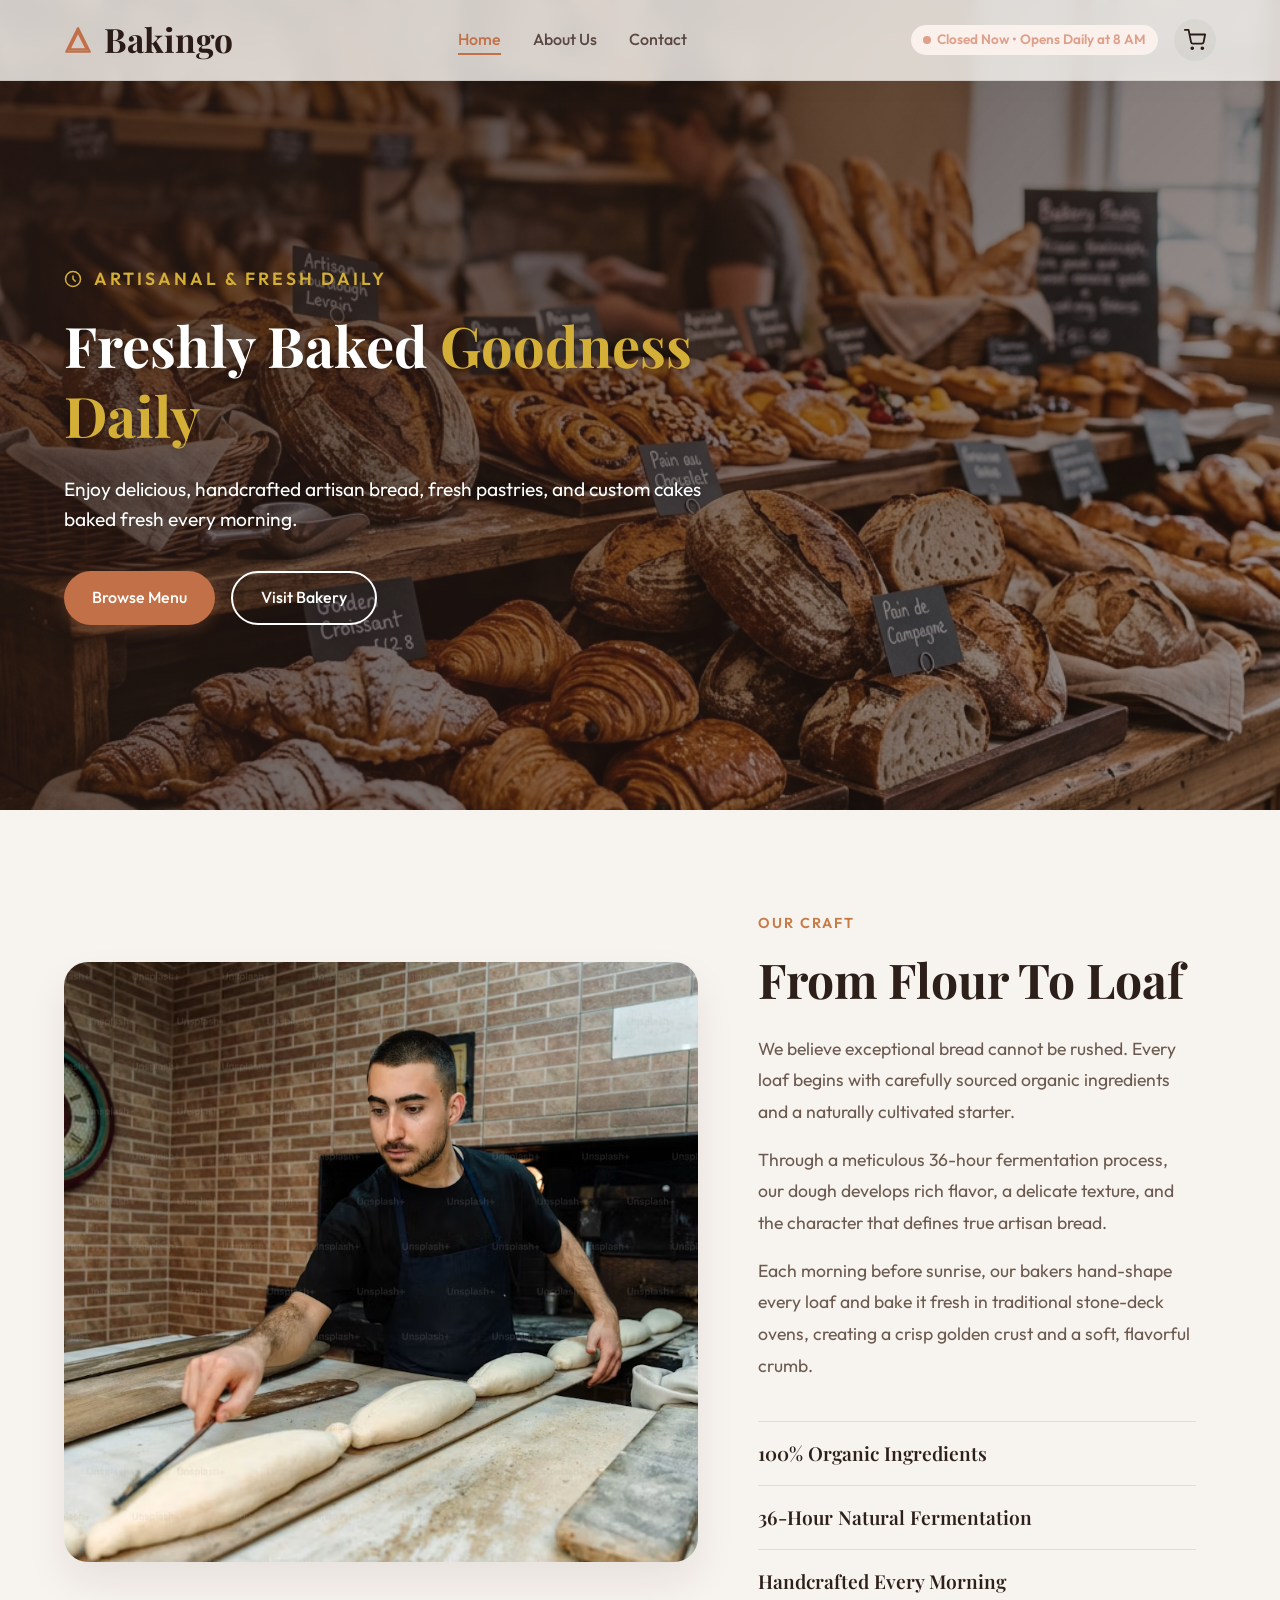
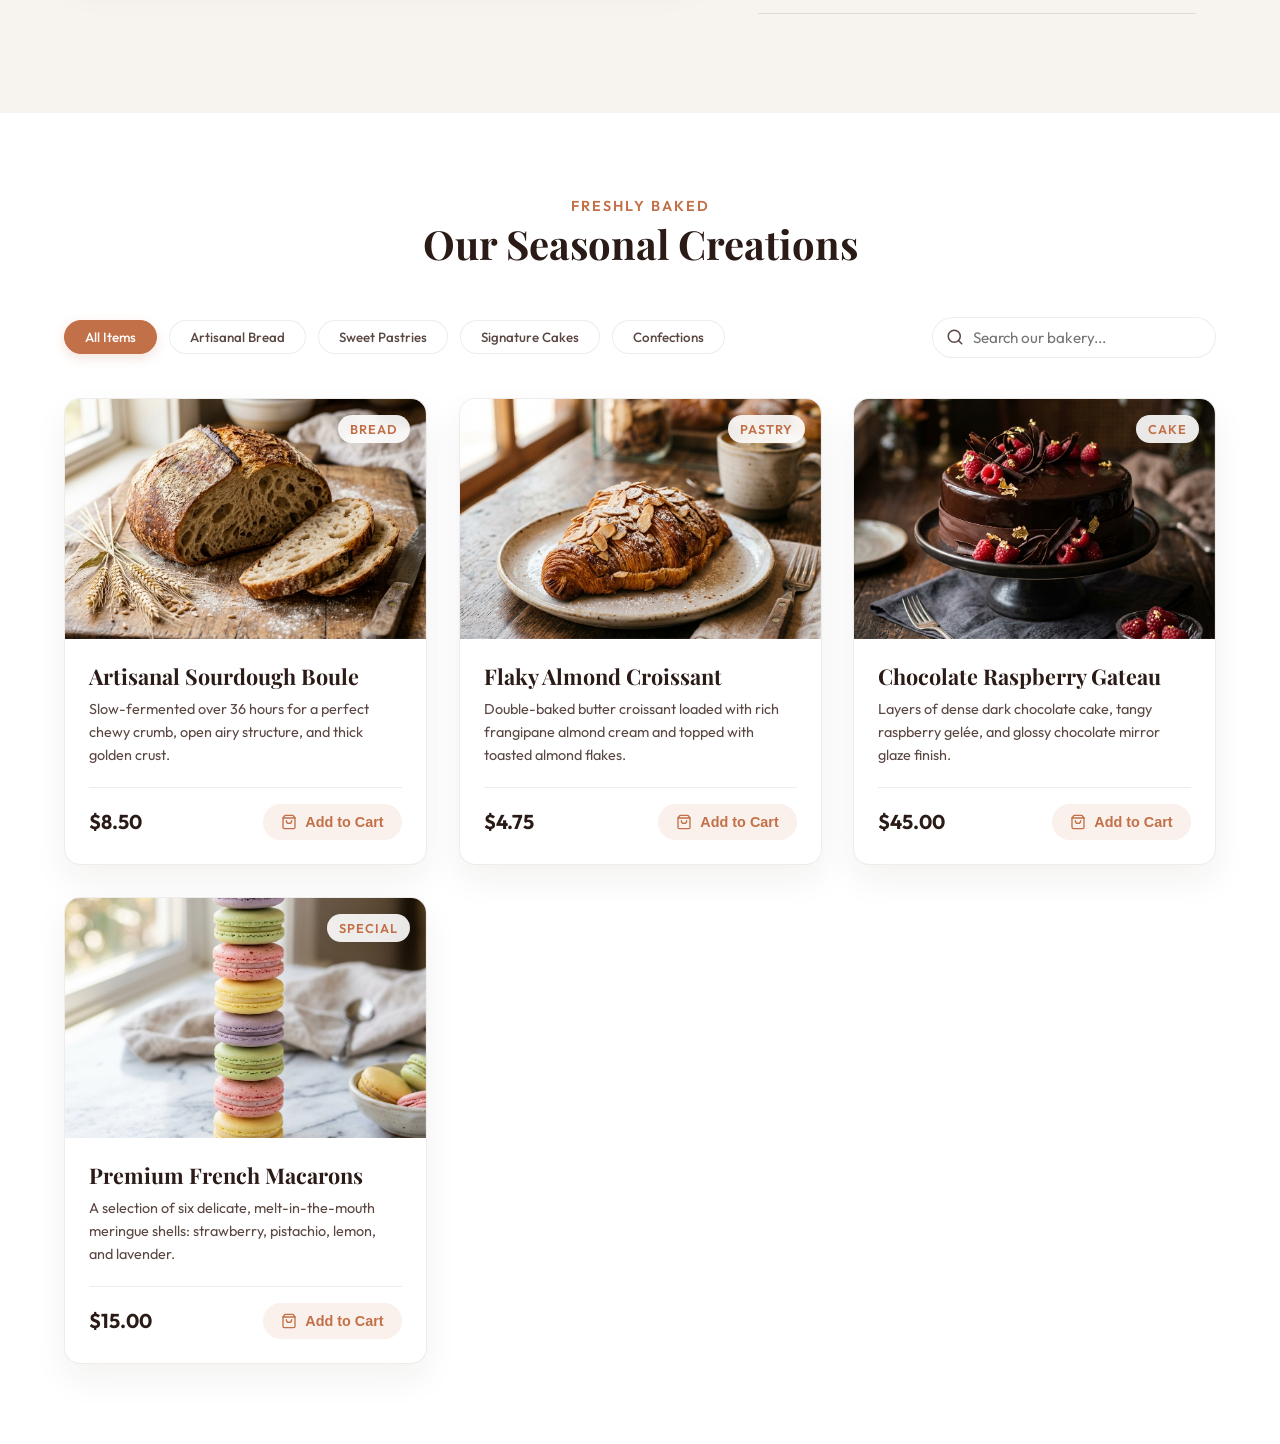
==== commit b926041f: "feat: add responsive design and smooth UI animation" ====
--- a/index.html
+++ b/index.html
@@ -69,14 +69,14 @@
   <!-- Artisan Storytelling Section -->
   <section class="section-padding artisan-story-section" id="story-section">
     <div class="container">
-      <div class="artisan-story-grid fade-in-up">
+      <div class="artisan-story-grid">
         <!-- Left Side: Image -->
-        <div class="artisan-image-wrapper">
+        <div class="artisan-image-wrapper fade-in-left">
           <img src="assets/Artisanbakershapingdough.png" alt="Baker shaping dough by hand" class="artisan-image">
         </div>
         
         <!-- Right Side: Content -->
-        <div class="artisan-content">
+        <div class="artisan-content fade-in-right">
           <span class="artisan-eyebrow">OUR CRAFT</span>
           <h2 class="artisan-heading">From Flour To Loaf</h2>
           
@@ -87,13 +87,13 @@
           </div>
           
           <div class="artisan-highlights">
-            <div class="highlight-item">
+            <div class="highlight-item fade-in-up">
               <span class="highlight-text">100% Organic Ingredients</span>
             </div>
-            <div class="highlight-item">
+            <div class="highlight-item fade-in-up delay-150">
               <span class="highlight-text">36-Hour Natural Fermentation</span>
             </div>
-            <div class="highlight-item">
+            <div class="highlight-item fade-in-up delay-300">
               <span class="highlight-text">Handcrafted Every Morning</span>
             </div>
           </div>
--- a/css/style.css
+++ b/css/style.css
@@ -24,8 +24,9 @@
   --border-radius-lg: 24px;
   --border-radius-xl: 40px;
   
-  --transition-smooth: none;
-  --transition-fast: none;
+  --transition-smooth: all 300ms ease;
+  --transition-fast: all 250ms ease;
+  --transition-long: all 700ms cubic-bezier(0.21, 0.6, 0.35, 1);
   
   --box-shadow-soft: 0 10px 30px rgba(43, 27, 23, 0.03);
   --box-shadow-card: 0 15px 35px rgba(43, 27, 23, 0.06);
@@ -194,12 +195,12 @@
 
 .logo {
   font-family: var(--font-heading);
-  font-size: 1.8rem;
+  font-size: 2.1rem;
   font-weight: 700;
   color: var(--color-secondary);
   display: flex;
   align-items: center;
-  gap: 8px;
+  gap: 12px;
 }
 
 .logo span {
@@ -764,15 +765,33 @@
 }
 
 .philosophy-content {
-  padding: 24px 0;
-  text-align: left;
+  padding: 32px 24px;
+  text-align: center;
   flex-grow: 1;
+  display: flex;
+  flex-direction: column;
+  align-items: center;
 }
 
 .philosophy-content h4 {
-  font-size: 1.5rem;
-  margin-bottom: 12px;
+  font-family: var(--font-heading);
+  font-size: 1.6rem;
+  font-weight: 700;
+  margin-bottom: 20px;
   color: var(--color-secondary);
+  position: relative;
+  padding-bottom: 16px;
+}
+
+.philosophy-content h4::after {
+  content: '';
+  position: absolute;
+  bottom: 0;
+  left: 50%;
+  transform: translateX(-50%);
+  width: 40px;
+  height: 2px;
+  background-color: var(--color-primary);
 }
 
 .philosophy-content p {
@@ -1648,3 +1667,193 @@
     gap: 32px;
   }
 }
+
+/* ==========================================================================
+   PREMIUM ARTISAN ANIMATIONS & MICRO-INTERACTIONS
+   ========================================================================== */
+
+/* Page Load Animation */
+body {
+  animation: pageFadeIn 700ms ease forwards;
+}
+
+@keyframes pageFadeIn {
+  from { opacity: 0; }
+  to { opacity: 1; }
+}
+
+/* Initial States for Intersection Observer */
+.fade-in-up, .fade-in-left, .fade-in-right, .scale-in {
+  opacity: 0;
+  will-change: transform, opacity;
+}
+
+/* Triggered States */
+.is-visible.fade-in-up {
+  animation: fadeInUp 700ms cubic-bezier(0.21, 0.6, 0.35, 1) forwards;
+}
+
+.is-visible.fade-in-left {
+  animation: fadeInLeft 700ms cubic-bezier(0.21, 0.6, 0.35, 1) forwards;
+}
+
+.is-visible.fade-in-right {
+  animation: fadeInRight 700ms cubic-bezier(0.21, 0.6, 0.35, 1) forwards;
+}
+
+.is-visible.scale-in {
+  animation: scaleIn 800ms cubic-bezier(0.21, 0.6, 0.35, 1) forwards;
+}
+
+/* Keyframes */
+@keyframes fadeInUp {
+  from {
+    opacity: 0;
+    transform: translateY(30px);
+  }
+  to {
+    opacity: 1;
+    transform: translateY(0);
+  }
+}
+
+@keyframes fadeInLeft {
+  from {
+    opacity: 0;
+    transform: translateX(-30px);
+  }
+  to {
+    opacity: 1;
+    transform: translateX(0);
+  }
+}
+
+@keyframes fadeInRight {
+  from {
+    opacity: 0;
+    transform: translateX(30px);
+  }
+  to {
+    opacity: 1;
+    transform: translateX(0);
+  }
+}
+
+@keyframes scaleIn {
+  from {
+    opacity: 0;
+    transform: scale(1.05);
+  }
+  to {
+    opacity: 1;
+    transform: scale(1);
+  }
+}
+
+/* Navbar Page Load Animations */
+.logo {
+  opacity: 0;
+  animation: fadeInLeft 700ms ease forwards;
+}
+
+.nav-links li {
+  opacity: 0;
+  animation: fadeInUp 600ms ease forwards;
+}
+.nav-links li:nth-child(1) { animation-delay: 50ms; }
+.nav-links li:nth-child(2) { animation-delay: 100ms; }
+.nav-links li:nth-child(3) { animation-delay: 150ms; }
+
+.nav-actions {
+  opacity: 0;
+  animation: fadeInRight 700ms ease forwards;
+}
+
+/* Hero Section Specific Page Load Animations */
+.hero-subtitle {
+  opacity: 0;
+  animation: fadeInUp 700ms cubic-bezier(0.21, 0.6, 0.35, 1) forwards;
+}
+
+.hero h1 {
+  opacity: 0;
+  animation: fadeInUp 700ms cubic-bezier(0.21, 0.6, 0.35, 1) 150ms forwards;
+}
+
+.hero-description {
+  opacity: 0;
+  animation: fadeInUp 700ms cubic-bezier(0.21, 0.6, 0.35, 1) 300ms forwards;
+}
+
+.hero-buttons .btn:nth-child(1) {
+  opacity: 0;
+  animation: fadeInUp 700ms cubic-bezier(0.21, 0.6, 0.35, 1) 400ms forwards;
+}
+.hero-buttons .btn:nth-child(2) {
+  opacity: 0;
+  animation: fadeInUp 700ms cubic-bezier(0.21, 0.6, 0.35, 1) 500ms forwards;
+}
+
+/* Stagger Utilities for Cards (Values, Team, Products) */
+.delay-150 { animation-delay: 150ms; }
+.delay-300 { animation-delay: 300ms; }
+.delay-450 { animation-delay: 450ms; }
+
+.footer-grid > div:nth-child(1) { animation-delay: 0ms; }
+.footer-grid > div:nth-child(2) { animation-delay: 150ms; }
+.footer-grid > div:nth-child(3) { animation-delay: 300ms; }
+.footer-grid > div:nth-child(4) { animation-delay: 450ms; }
+
+.products-grid > div:nth-child(1) { animation-delay: 0ms; }
+.products-grid > div:nth-child(2) { animation-delay: 150ms; }
+.products-grid > div:nth-child(3) { animation-delay: 300ms; }
+.products-grid > div:nth-child(4) { animation-delay: 450ms; }
+
+/* Micro-Interactions: Buttons */
+.btn {
+  transition: all 250ms ease;
+  will-change: transform, box-shadow;
+}
+
+.btn:hover {
+  transform: translateY(-2px);
+}
+
+/* Micro-Interactions: Images */
+img {
+  transition: transform 500ms ease;
+  will-change: transform;
+}
+
+.product-img-container:hover img,
+.team-img-wrap:hover img,
+.artisan-image-wrapper:hover img,
+.story-img-container:hover img {
+  transform: scale(1.02);
+}
+
+/* Micro-Interactions: Cards */
+.philosophy-card, .team-card, .product-card, .contact-card {
+  transition: all 300ms ease;
+  will-change: transform, box-shadow;
+}
+
+.philosophy-card:hover {
+  transform: translateY(-6px);
+  box-shadow: 0 20px 40px rgba(43, 27, 23, 0.12);
+}
+
+.team-card:hover, .product-card:hover, .contact-card:hover {
+  transform: translateY(-4px);
+  box-shadow: 0 15px 35px rgba(43, 27, 23, 0.1);
+}
+
+/* Respect Reduced Motion Preferences */
+@media (prefers-reduced-motion: reduce) {
+  *, *::before, *::after {
+    animation-duration: 0.01ms !important;
+    animation-iteration-count: 1 !important;
+    transition-duration: 0.01ms !important;
+    scroll-behavior: auto !important;
+  }
+}
